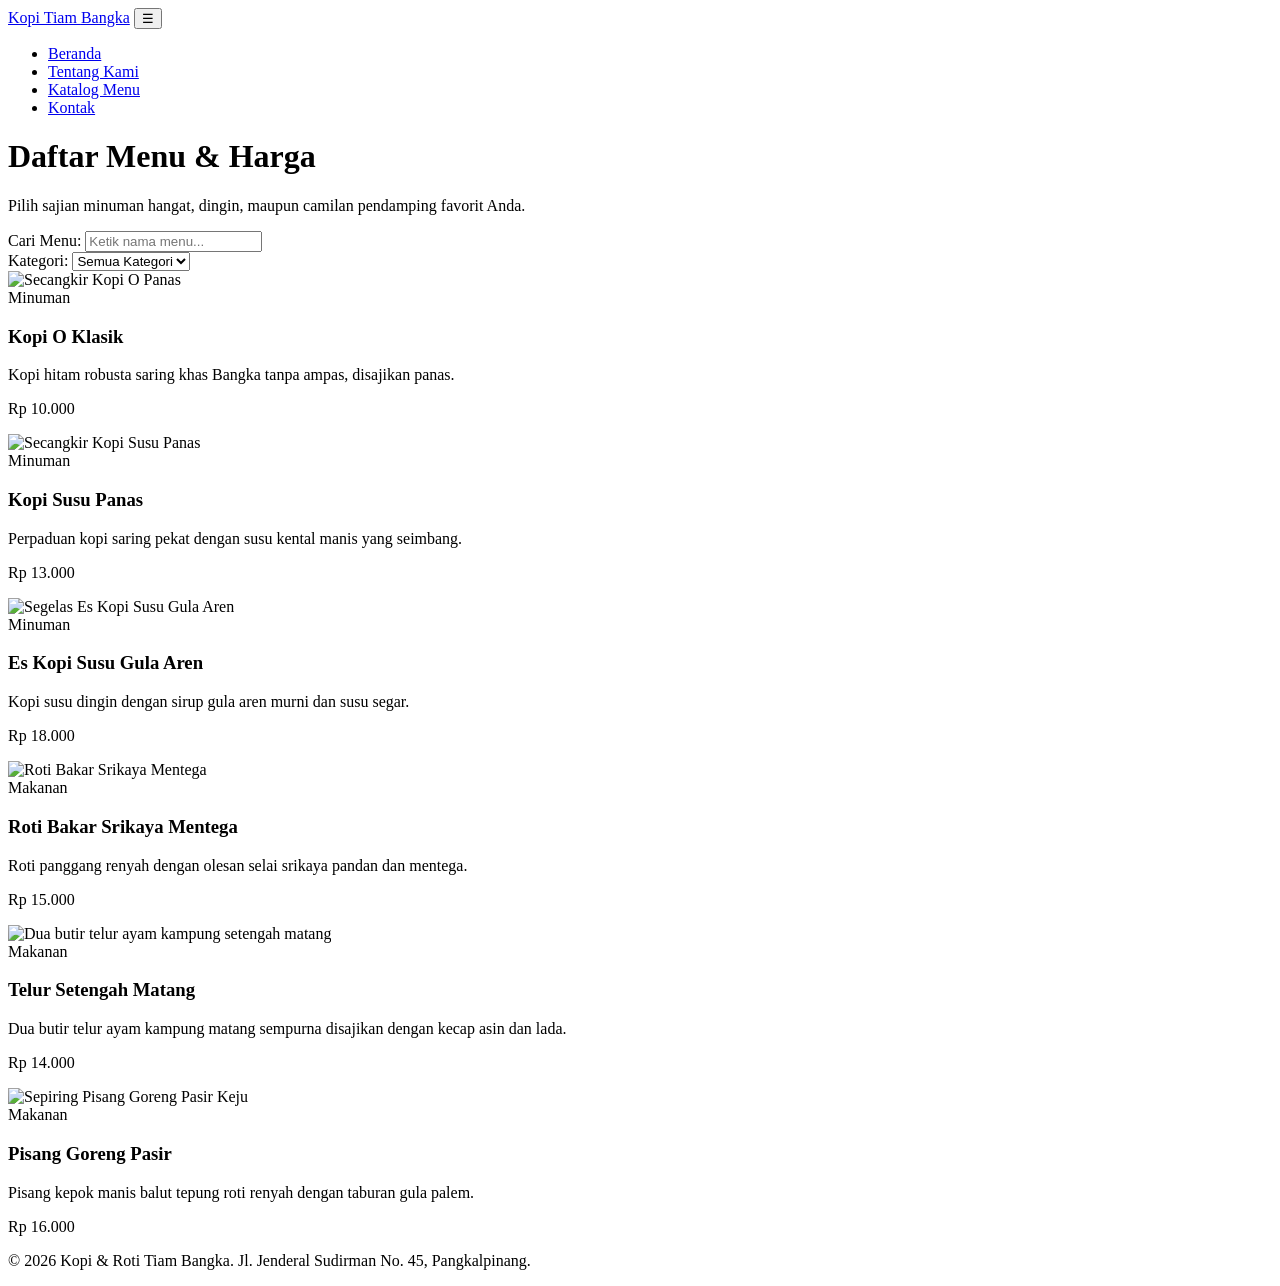
==== katalog.html @ 07af4ebf "Add files via upload" ====
<!doctype html>
<html lang="id">
  <head>
    <meta charset="UTF-8" />
    <meta name="viewport" content="width=device-width, initial-scale=1.0" />
    <title>Katalog Menu - Kopi &amp; Roti Tiam Bangka</title>
    <link rel="stylesheet" href="css/style.css" />
  </head>
  <body>
    <header class="site-header">
      <div class="container nav-wrapper">
        <a href="index.html" class="logo">Kopi Tiam <span>Bangka</span></a>
        <button
          type="button"
          class="hamburger"
          id="hamburger-btn"
          aria-label="Buka menu navigasi"
        >
          &#9776;
        </button>
        <nav class="main-nav" id="main-nav" aria-label="Navigasi Utama">
          <ul>
            <li><a href="index.html">Beranda</a></li>
            <li><a href="tentang.html">Tentang Kami</a></li>
            <li><a href="katalog.html" class="active">Katalog Menu</a></li>
            <li><a href="kontak.html">Kontak</a></li>
          </ul>
        </nav>
      </div>
    </header>

    <main class="container section-block">
      <h1>Daftar Menu &amp; Harga</h1>
      <p>
        Pilih sajian minuman hangat, dingin, maupun camilan pendamping favorit
        Anda.
      </p>

      <section class="catalog-controls" aria-label="Filter dan Pencarian Menu">
        <div class="control-group">
          <label for="search-input">Cari Menu:</label>
          <input
            type="text"
            id="search-input"
            placeholder="Ketik nama menu..."
          />
        </div>
        <div class="control-group">
          <label for="category-filter">Kategori:</label>
          <select id="category-filter">
            <option value="semua">Semua Kategori</option>
            <option value="Minuman">Minuman</option>
            <option value="Makanan">Makanan</option>
          </select>
        </div>
      </section>

      <section
        class="catalog-grid"
        id="catalog-container"
        aria-label="Daftar Produk"
      >
        <article class="card">
          <img
            src="https://images.unsplash.com/photo-1509042239860-f550ce710b93?w=600&q=80"
            alt="Secangkir Kopi O Panas"
          />
          <div class="card-body">
            <span class="badge">Minuman</span>
            <h3>Kopi O Klasik</h3>
            <p>
              Kopi hitam robusta saring khas Bangka tanpa ampas, disajikan
              panas.
            </p>
            <p class="price">Rp 10.000</p>
          </div>
        </article>

        <article class="card">
          <img
            src="https://images.unsplash.com/photo-1514432324607-a09d9b4aefdd?w=600&q=80"
            alt="Secangkir Kopi Susu Panas"
          />
          <div class="card-body">
            <span class="badge">Minuman</span>
            <h3>Kopi Susu Panas</h3>
            <p>
              Perpaduan kopi saring pekat dengan susu kental manis yang
              seimbang.
            </p>
            <p class="price">Rp 13.000</p>
          </div>
        </article>

        <article class="card">
          <img
            src="https://images.unsplash.com/photo-1461023058943-07fcbe16d735?w=600&q=80"
            alt="Segelas Es Kopi Susu Gula Aren"
          />
          <div class="card-body">
            <span class="badge">Minuman</span>
            <h3>Es Kopi Susu Gula Aren</h3>
            <p>Kopi susu dingin dengan sirup gula aren murni dan susu segar.</p>
            <p class="price">Rp 18.000</p>
          </div>
        </article>

        <article class="card">
          <img
            src="https://images.unsplash.com/photo-1584776296944-ab6fb57b0bdd?w=600&q=80"
            alt="Roti Bakar Srikaya Mentega"
          />
          <div class="card-body">
            <span class="badge">Makanan</span>
            <h3>Roti Bakar Srikaya Mentega</h3>
            <p>
              Roti panggang renyah dengan olesan selai srikaya pandan dan
              mentega.
            </p>
            <p class="price">Rp 15.000</p>
          </div>
        </article>

        <article class="card">
          <img
            src="https://images.unsplash.com/photo-1525351484163-7529414342d8?w=600&q=80"
            alt="Dua butir telur ayam kampung setengah matang"
          />
          <div class="card-body">
            <span class="badge">Makanan</span>
            <h3>Telur Setengah Matang</h3>
            <p>
              Dua butir telur ayam kampung matang sempurna disajikan dengan
              kecap asin dan lada.
            </p>
            <p class="price">Rp 14.000</p>
          </div>
        </article>

        <article class="card">
          <img
            src="https://images.unsplash.com/photo-1626082927389-6cd097cdc6ec?w=600&q=80"
            alt="Sepiring Pisang Goreng Pasir Keju"
          />
          <div class="card-body">
            <span class="badge">Makanan</span>
            <h3>Pisang Goreng Pasir</h3>
            <p>
              Pisang kepok manis balut tepung roti renyah dengan taburan gula
              palem.
            </p>
            <p class="price">Rp 16.000</p>
          </div>
        </article>
      </section>
    </main>

    <footer class="site-footer">
      <div class="container">
        <p>
          &copy; 2026 Kopi &amp; Roti Tiam Bangka. Jl. Jenderal Sudirman No. 45,
          Pangkalpinang.
        </p>
      </div>
    </footer>

    <script src="js/script.js"></script>
  </body>
</html>
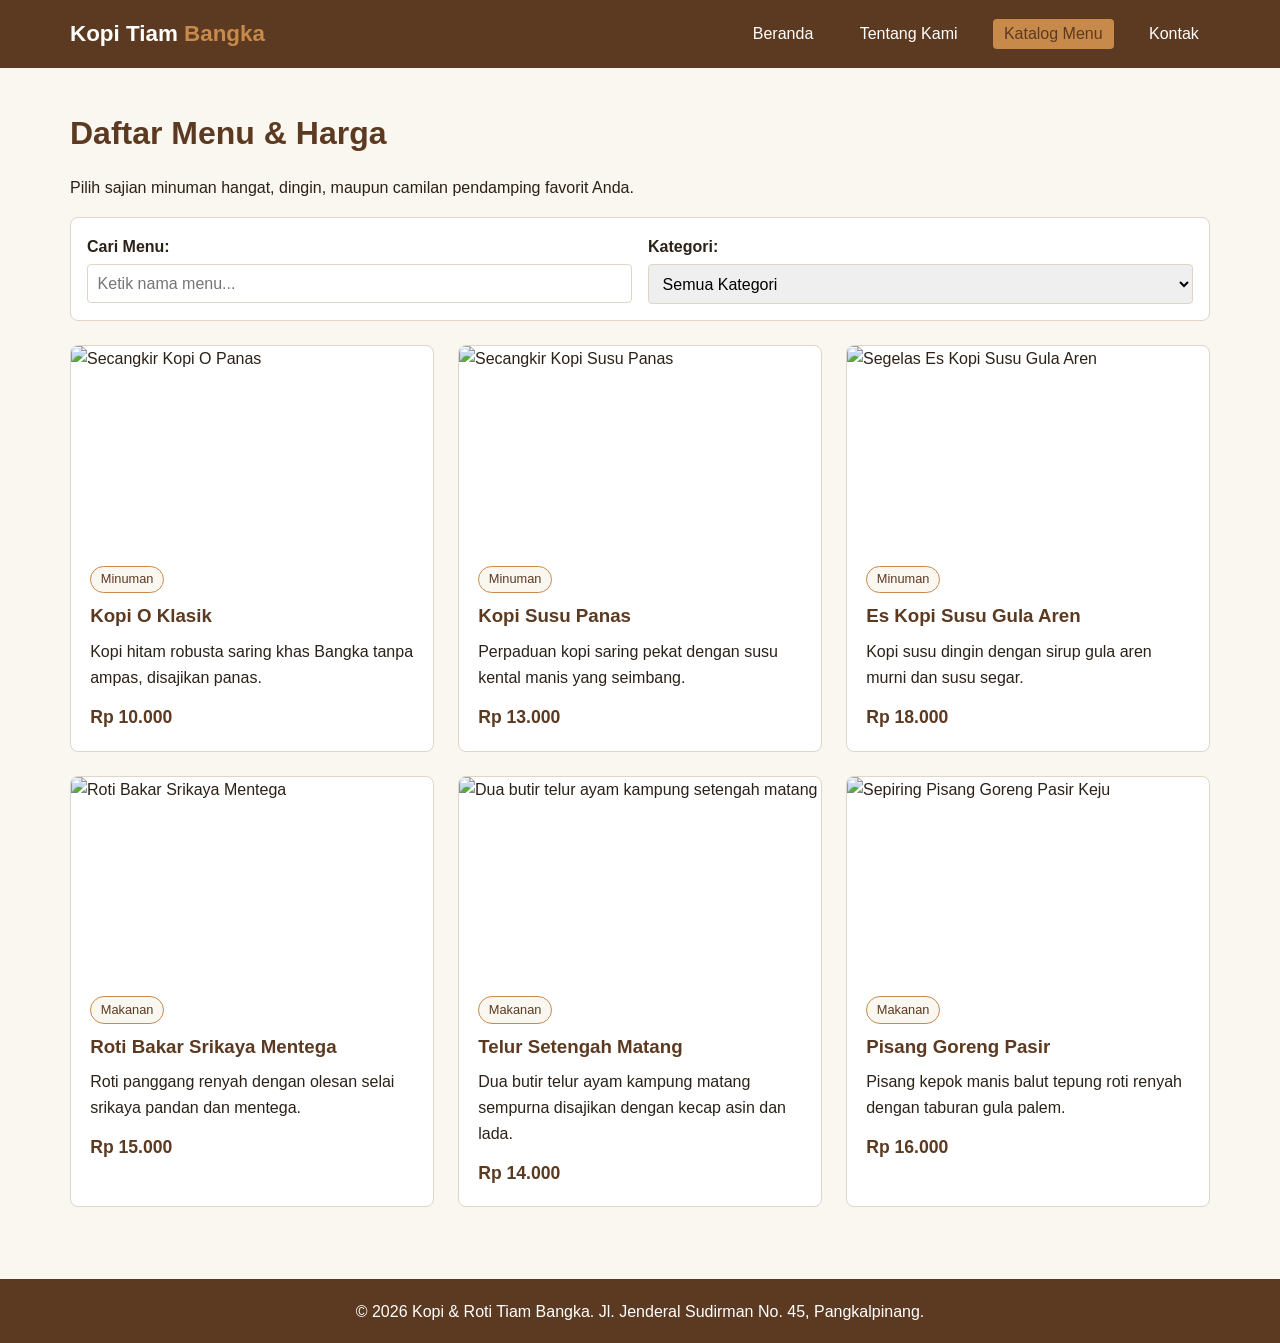
==== commit 6a580ba3: "Fix HTML formatting and update stylesheet link" ====
--- a/katalog.html
+++ b/katalog.html
@@ -4,7 +4,7 @@
     <meta charset="UTF-8" />
     <meta name="viewport" content="width=device-width, initial-scale=1.0" />
     <title>Katalog Menu - Kopi &amp; Roti Tiam Bangka</title>
-    <link rel="stylesheet" href="css/style.css" />
+    <link rel="stylesheet" href="style.css" />
   </head>
   <body>
     <header class="site-header">
@@ -164,6 +164,6 @@
       </div>
     </footer>
 
-    <script src="js/script.js"></script>
+    <script src="script.js"></script>
   </body>
 </html>
--- a/style.css
+++ b/style.css
@@ -0,0 +1,442 @@
+:root {
+  --warna-utama: #5c3a21;
+  --warna-sekunder: #c88a4b;
+  --warna-latar: #faf6f0;
+  --warna-kartu: #ffffff;
+  --warna-teks: #2b2118;
+  --warna-border: #e0d5c7;
+}
+
+* {
+  box-sizing: border-box;
+  margin: 0;
+  padding: 0;
+}
+
+body {
+  font-family: "Segoe UI", Tahoma, Geneva, Verdana, sans-serif;
+  background-color: var(--warna-latar);
+  color: var(--warna-teks);
+  line-height: 1.6;
+  display: flex;
+  flex-direction: column;
+  min-height: 100vh;
+}
+
+main {
+  flex: 1;
+}
+
+img {
+  max-width: 100%;
+  display: block;
+}
+
+.container {
+  width: 90%;
+  max-width: 1140px;
+  margin: 0 auto;
+}
+
+/* Header & Navigasi (Flexbox) */
+.site-header {
+  background-color: var(--warna-utama);
+  color: #ffffff;
+  padding: 1rem 0;
+  position: sticky;
+  top: 0;
+  z-index: 100;
+}
+
+.nav-wrapper {
+  display: flex;
+  justify-content: space-between;
+  align-items: center;
+  flex-wrap: wrap;
+}
+
+.logo {
+  font-size: 1.4rem;
+  font-weight: 700;
+  color: #ffffff;
+  text-decoration: none;
+}
+
+.logo span {
+  color: var(--warna-sekunder);
+}
+
+.hamburger {
+  display: none;
+  background: none;
+  border: 1px solid #ffffff;
+  color: #ffffff;
+  font-size: 1.4rem;
+  padding: 0.2rem 0.6rem;
+  border-radius: 4px;
+  cursor: pointer;
+}
+
+.main-nav ul {
+  list-style: none;
+  display: flex;
+  gap: 1.5rem;
+}
+
+.main-nav a {
+  color: #ffffff;
+  text-decoration: none;
+  font-weight: 500;
+  padding: 0.4rem 0.7rem;
+  border-radius: 4px;
+  transition:
+    background-color 0.3s ease,
+    color 0.3s ease;
+}
+
+.main-nav a:hover,
+.main-nav a.active {
+  background-color: var(--warna-sekunder);
+  color: var(--warna-utama);
+}
+
+/* Animasi Keyframes */
+@keyframes fadeSlideUp {
+  from {
+    opacity: 0;
+    transform: translateY(18px);
+  }
+  to {
+    opacity: 1;
+    transform: translateY(0);
+  }
+}
+
+/* Hero Section */
+.hero {
+  background:
+    linear-gradient(rgba(43, 33, 24, 0.75), rgba(43, 33, 24, 0.75)),
+    url("https://images.unsplash.com/photo-1495474472287-4d71bcdd2085?w=1200&q=80")
+      center/cover no-repeat;
+  color: #ffffff;
+  padding: 5rem 0;
+  text-align: center;
+}
+
+.hero-content {
+  animation: fadeSlideUp 0.8s ease-out;
+}
+
+.hero h1 {
+  font-size: 2.2rem;
+  margin-bottom: 1rem;
+}
+
+.hero p {
+  max-width: 650px;
+  margin: 0 auto 1.8rem;
+  font-size: 1.1rem;
+}
+
+/* Tombol */
+.btn {
+  display: inline-block;
+  padding: 0.75rem 1.5rem;
+  border-radius: 6px;
+  text-decoration: none;
+  font-weight: 600;
+  border: none;
+  cursor: pointer;
+  transition:
+    transform 0.25s ease,
+    background-color 0.3s ease;
+}
+
+.btn-primary {
+  background-color: var(--warna-sekunder);
+  color: var(--warna-teks);
+}
+
+.btn-primary:hover {
+  background-color: #d99b5b;
+  transform: translateY(-2px);
+}
+
+/* Section Umum */
+.section-block {
+  padding: 2.5rem 0;
+}
+
+.section-block h1,
+.section-block h2 {
+  color: var(--warna-utama);
+  margin-bottom: 1rem;
+}
+
+/* Grid Kartu */
+.grid-3,
+.catalog-grid {
+  display: grid;
+  grid-template-columns: repeat(2, 1fr);
+  gap: 1.5rem;
+  margin-top: 1.5rem;
+}
+
+.card {
+  background-color: var(--warna-kartu);
+  border: 1px solid var(--warna-border);
+  border-radius: 8px;
+  overflow: hidden;
+  transition:
+    transform 0.3s ease,
+    box-shadow 0.3s ease;
+}
+
+.card:hover {
+  transform: translateY(-5px);
+  box-shadow: 0 8px 20px rgba(0, 0, 0, 0.1);
+}
+
+.card img {
+  width: 100%;
+  height: 200px;
+  object-fit: cover;
+}
+
+.card-body {
+  padding: 1.2rem;
+}
+
+.card-body h3 {
+  margin-bottom: 0.5rem;
+  color: var(--warna-utama);
+}
+
+.price {
+  font-weight: 700;
+  color: var(--warna-utama);
+  margin-top: 0.8rem;
+  font-size: 1.1rem;
+}
+
+.badge {
+  display: inline-block;
+  background-color: var(--warna-latar);
+  color: var(--warna-utama);
+  border: 1px solid var(--warna-sekunder);
+  font-size: 0.8rem;
+  padding: 0.15rem 0.6rem;
+  border-radius: 20px;
+  margin-bottom: 0.5rem;
+}
+
+/* Tabel */
+.table-responsive {
+  overflow-x: auto;
+}
+
+table {
+  width: 100%;
+  border-collapse: collapse;
+  background-color: var(--warna-kartu);
+  margin-top: 1rem;
+}
+
+th,
+td {
+  padding: 0.85rem 1rem;
+  border: 1px solid var(--warna-border);
+  text-align: left;
+}
+
+thead {
+  background-color: var(--warna-utama);
+  color: #ffffff;
+}
+
+/* Halaman Tentang */
+.about-banner {
+  width: 100%;
+  max-height: 360px;
+  object-fit: cover;
+  border-radius: 8px;
+  margin: 1rem 0 1.5rem;
+}
+
+.vision-mission {
+  display: grid;
+  grid-template-columns: 1fr;
+  gap: 1.5rem;
+  margin-top: 2rem;
+}
+
+.info-box {
+  background-color: var(--warna-kartu);
+  padding: 1.5rem;
+  border-left: 4px solid var(--warna-sekunder);
+  border-radius: 6px;
+}
+
+.info-box ul {
+  margin-left: 1.2rem;
+}
+
+.role {
+  font-weight: 600;
+  color: var(--warna-sekunder);
+  margin-bottom: 0.4rem;
+}
+
+/* Filter Katalog */
+.catalog-controls {
+  display: flex;
+  flex-wrap: wrap;
+  gap: 1rem;
+  background-color: var(--warna-kartu);
+  padding: 1rem;
+  border-radius: 8px;
+  border: 1px solid var(--warna-border);
+  margin-top: 1rem;
+}
+
+.control-group {
+  display: flex;
+  flex-direction: column;
+  flex: 1;
+  min-width: 200px;
+}
+
+.control-group label {
+  font-weight: 600;
+  margin-bottom: 0.3rem;
+}
+
+.control-group input,
+.control-group select {
+  padding: 0.6rem;
+  border: 1px solid var(--warna-border);
+  border-radius: 4px;
+  font-size: 1rem;
+}
+
+/* Halaman Kontak & Form */
+.contact-layout {
+  display: grid;
+  grid-template-columns: 1fr;
+  gap: 2rem;
+  margin-top: 1.5rem;
+}
+
+.contact-info p {
+  margin-bottom: 0.7rem;
+}
+
+.map-container iframe {
+  width: 100%;
+  height: 280px;
+  border: 0;
+  border-radius: 8px;
+  margin-top: 1rem;
+}
+
+.contact-form-section {
+  background-color: var(--warna-kartu);
+  padding: 1.5rem;
+  border-radius: 8px;
+  border: 1px solid var(--warna-border);
+}
+
+.form-group {
+  margin-bottom: 1rem;
+}
+
+.form-group label {
+  display: block;
+  font-weight: 600;
+  margin-bottom: 0.35rem;
+}
+
+.form-group input,
+.form-group select,
+.form-group textarea {
+  width: 100%;
+  padding: 0.65rem;
+  border: 1px solid var(--warna-border);
+  border-radius: 4px;
+  font-family: inherit;
+  font-size: 1rem;
+}
+
+.error-msg {
+  color: #b91c1c;
+  display: block;
+  margin-top: 0.25rem;
+  font-size: 0.85rem;
+}
+
+.success-msg {
+  color: #15803d;
+  font-weight: 600;
+  margin-top: 1rem;
+}
+
+/* Footer */
+.site-footer {
+  background-color: var(--warna-utama);
+  color: #ffffff;
+  text-align: center;
+  padding: 1.2rem 0;
+  margin-top: 2rem;
+}
+
+/* Media Query 1: Tampilan HP (<= 600px) */
+@media (max-width: 600px) {
+  .hamburger {
+    display: block;
+  }
+
+  .main-nav {
+    width: 100%;
+    margin-top: 0.8rem;
+  }
+
+  .main-nav ul {
+    flex-direction: column;
+    gap: 0.5rem;
+  }
+
+  .main-nav a {
+    display: block;
+    padding: 0.5rem;
+  }
+
+  /* Class untuk toggle menu via JavaScript */
+  .main-nav.nav-closed {
+    display: none;
+  }
+
+  .grid-3,
+  .catalog-grid {
+    grid-template-columns: 1fr;
+  }
+
+  .hero h1 {
+    font-size: 1.6rem;
+  }
+}
+
+/* Media Query 2: Tampilan Desktop (>= 992px) */
+@media (min-width: 992px) {
+  .grid-3,
+  .catalog-grid {
+    grid-template-columns: repeat(3, 1fr);
+  }
+
+  .vision-mission {
+    grid-template-columns: repeat(2, 1fr);
+  }
+
+  .contact-layout {
+    grid-template-columns: 1fr 1.2fr;
+  }
+}
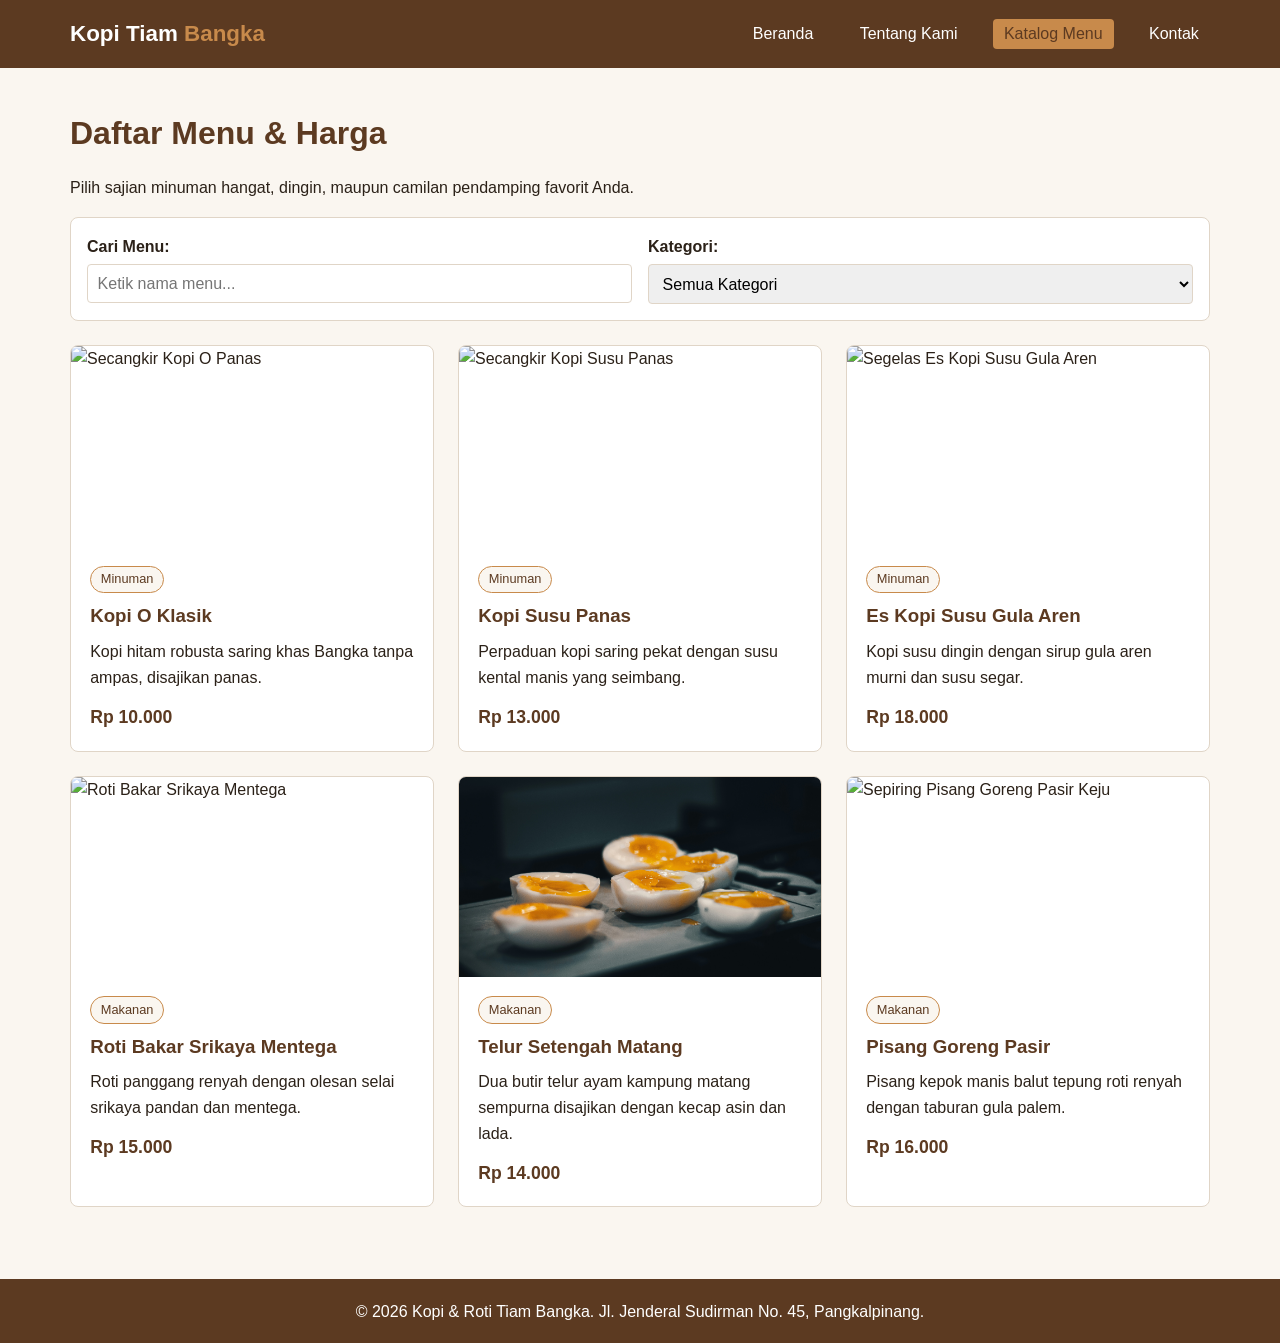
==== commit 248f1298: "Fix HTML encoding issues in katalog.html" ====
--- a/katalog.html
+++ b/katalog.html
@@ -123,7 +123,7 @@
 
         <article class="card">
           <img
-            src="https://images.unsplash.com/photo-1525351484163-7529414342d8?w=600&q=80"
+            src="alexander-belov-3VwmIANzmNQ-unsplash.jpg"
             alt="Dua butir telur ayam kampung setengah matang"
           />
           <div class="card-body">
